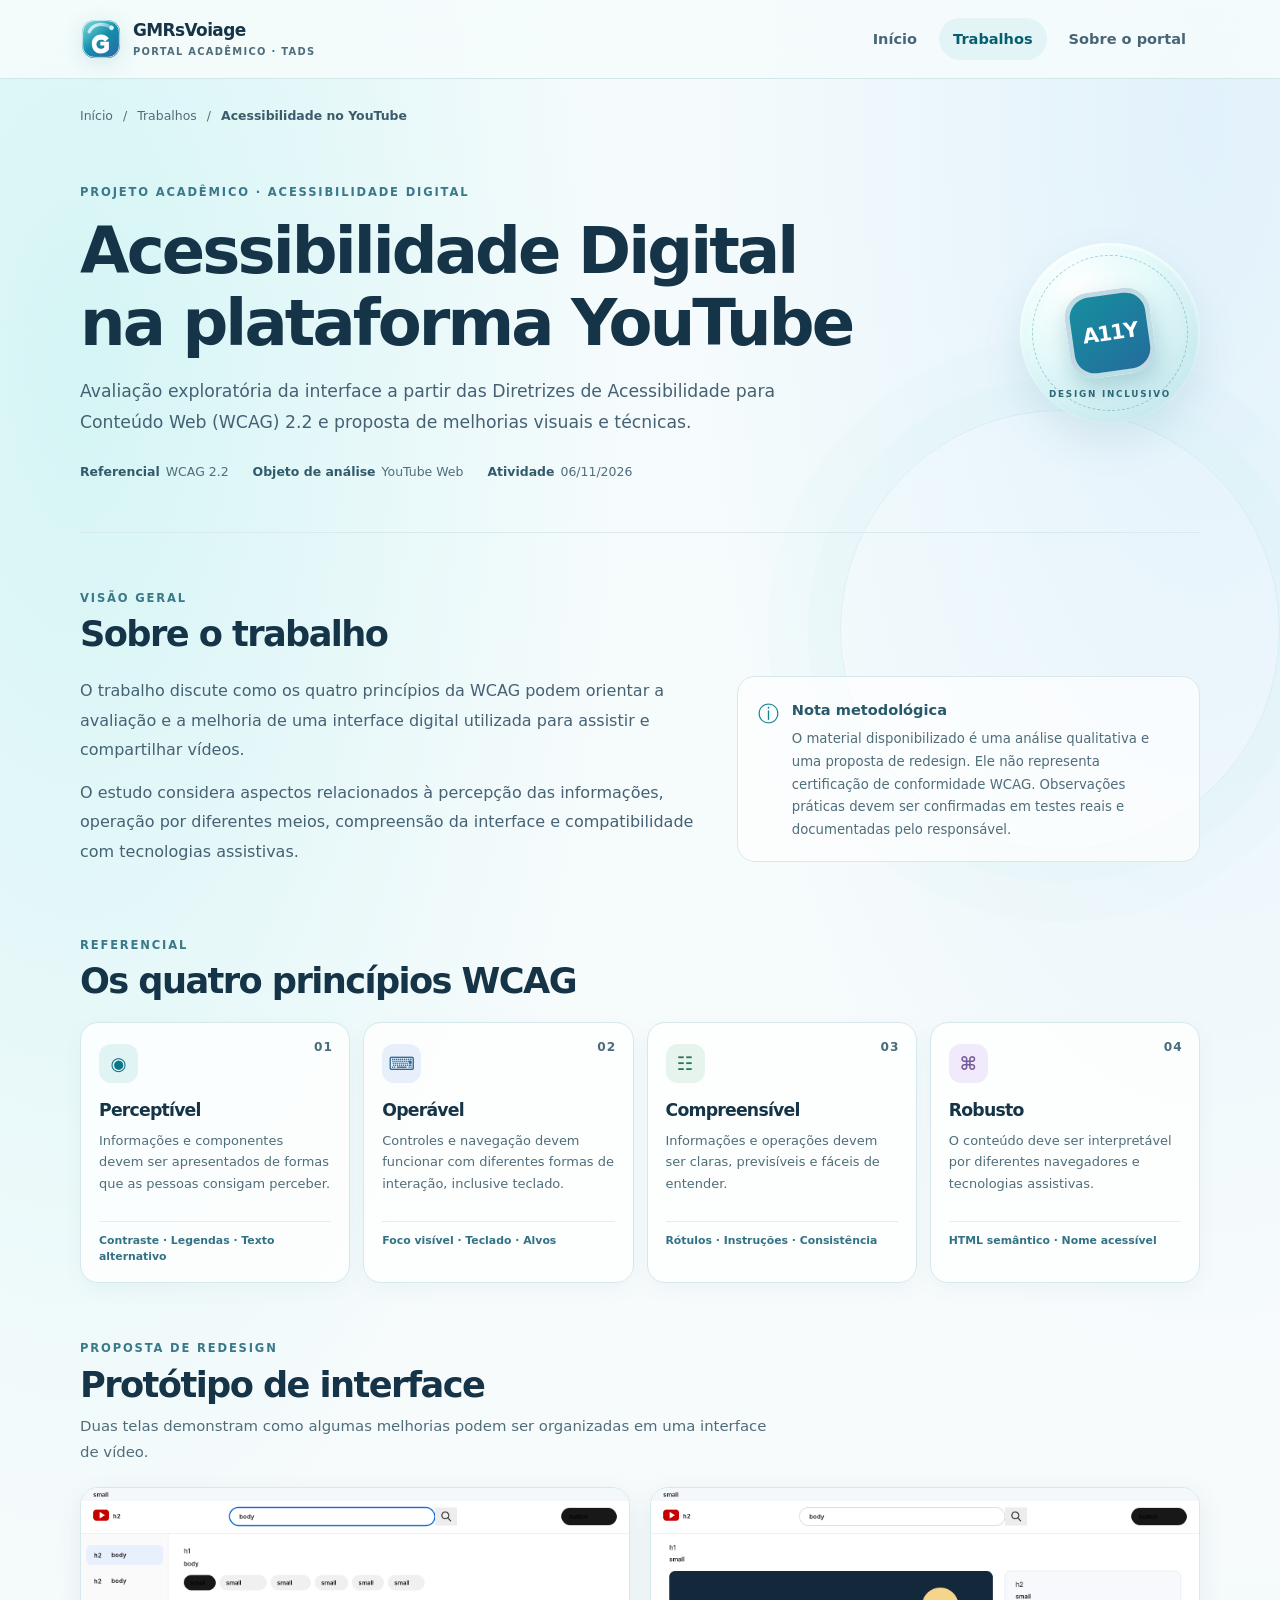
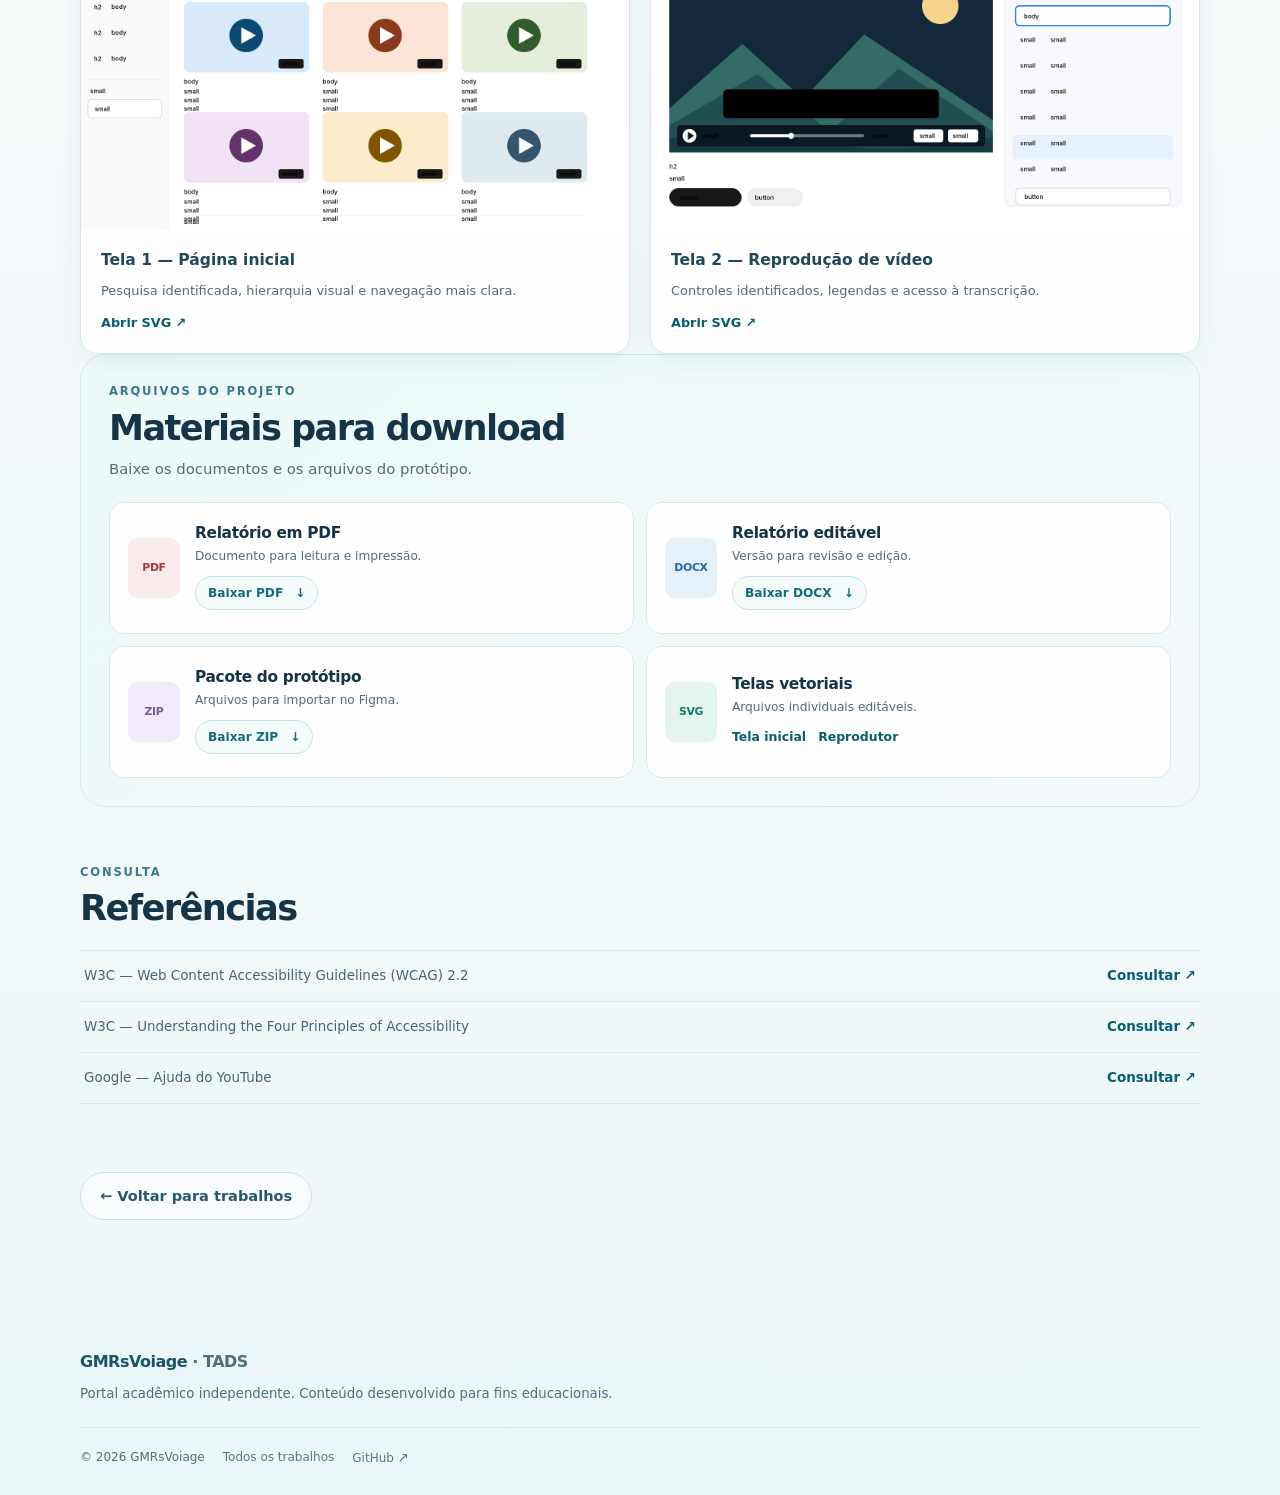
==== trabalhos/acessibilidade-youtube/index.html @ 8b133e55 "site" ====
<!doctype html>
<html lang="pt-BR">
<head>
  <meta charset="utf-8">
  <meta name="viewport" content="width=device-width, initial-scale=1">
  <meta name="theme-color" content="#eaf7f8">
  <meta property="og:type" content="website">
  <meta property="og:site_name" content="GMRsVoiage · Portal Acadêmico TADS">
  <meta name="description" content="Trabalho acadêmico sobre acessibilidade digital na plataforma YouTube, com análise qualitativa dos princípios WCAG 2.2, protótipo e downloads.">
  <title>Acessibilidade Digital no YouTube · GMRsVoiage TADS</title>
  <link rel="icon" href="/assets/img/favicon.svg" type="image/svg+xml">
  <link rel="manifest" href="/manifest.webmanifest">
  <link rel="stylesheet" href="/assets/css/site.css">
  <script src="/assets/js/site.js" defer></script>
</head>
<body>
  <a class="skip-link" href="#conteudo">Pular para o conteúdo</a>
  <div class="ambient ambient-one" aria-hidden="true"></div>
  <header class="site-header"><div class="container header-inner">
    <a class="brand" href="/" aria-label="GMRsVoiage TADS — página inicial"><img src="/assets/img/brand-mark.svg" alt="" width="42" height="42"><span class="brand-copy"><strong>GMRsVoiage</strong><span>PORTAL ACADÊMICO <b>·</b> TADS</span></span></a>
    <button class="menu-toggle" type="button" aria-expanded="false" aria-controls="primary-nav" aria-label="Abrir menu"><span></span><span></span><span></span></button>
    <nav class="primary-nav" id="primary-nav" aria-label="Navegação principal"><a href="/">Início</a><a href="/trabalhos/" aria-current="page">Trabalhos</a><a href="/#sobre">Sobre o portal</a></nav>
  </div></header>

  <main id="conteudo" class="container page-main detail-main">
    <nav class="breadcrumbs" aria-label="Você está aqui"><a href="/">Início</a><span aria-hidden="true">/</span><a href="/trabalhos/">Trabalhos</a><span aria-hidden="true">/</span><span aria-current="page">Acessibilidade no YouTube</span></nav>
    <header class="detail-hero">
      <div class="detail-title-wrap"><p class="eyebrow">PROJETO ACADÊMICO · ACESSIBILIDADE DIGITAL</p><h1>Acessibilidade Digital na plataforma YouTube</h1><p class="detail-lead">Avaliação exploratória da interface a partir das Diretrizes de Acessibilidade para Conteúdo Web (WCAG) 2.2 e proposta de melhorias visuais e técnicas.</p>
        <div class="detail-facts"><span><b>Referencial</b> WCAG 2.2</span><span><b>Objeto de análise</b> YouTube Web</span><span><b>Atividade</b> 06/11/2026</span></div>
      </div>
      <div class="detail-mark" aria-hidden="true"><span class="detail-mark-ring"></span><span class="detail-mark-inner">A11Y</span><span class="detail-mark-caption">DESIGN INCLUSIVO</span></div>
    </header>

    <section class="detail-section" aria-labelledby="about-project-title">
      <div class="section-heading compact-heading"><div><p class="eyebrow">VISÃO GERAL</p><h2 id="about-project-title">Sobre o trabalho</h2></div></div>
      <div class="overview-grid"><div class="overview-copy"><p>O trabalho discute como os quatro princípios da WCAG podem orientar a avaliação e a melhoria de uma interface digital utilizada para assistir e compartilhar vídeos.</p><p>O estudo considera aspectos relacionados à percepção das informações, operação por diferentes meios, compreensão da interface e compatibilidade com tecnologias assistivas.</p></div><div class="overview-note"><span class="note-icon" aria-hidden="true">ⓘ</span><div><strong>Nota metodológica</strong><p>O material disponibilizado é uma análise qualitativa e uma proposta de redesign. Ele não representa certificação de conformidade WCAG. Observações práticas devem ser confirmadas em testes reais e documentadas pelo responsável.</p></div></div></div>
    </section>

    <section class="detail-section" aria-labelledby="wcag-title">
      <div class="section-heading compact-heading"><div><p class="eyebrow">REFERENCIAL</p><h2 id="wcag-title">Os quatro princípios WCAG</h2></div></div>
      <div class="wcag-grid">
        <article class="wcag-card"><span class="wcag-number">01</span><div class="wcag-icon" aria-hidden="true">◉</div><h3>Perceptível</h3><p>Informações e componentes devem ser apresentados de formas que as pessoas consigam perceber.</p><span class="wcag-example">Contraste · Legendas · Texto alternativo</span></article>
        <article class="wcag-card"><span class="wcag-number">02</span><div class="wcag-icon" aria-hidden="true">⌨</div><h3>Operável</h3><p>Controles e navegação devem funcionar com diferentes formas de interação, inclusive teclado.</p><span class="wcag-example">Foco visível · Teclado · Alvos</span></article>
        <article class="wcag-card"><span class="wcag-number">03</span><div class="wcag-icon" aria-hidden="true">☷</div><h3>Compreensível</h3><p>Informações e operações devem ser claras, previsíveis e fáceis de entender.</p><span class="wcag-example">Rótulos · Instruções · Consistência</span></article>
        <article class="wcag-card"><span class="wcag-number">04</span><div class="wcag-icon" aria-hidden="true">⌘</div><h3>Robusto</h3><p>O conteúdo deve ser interpretável por diferentes navegadores e tecnologias assistivas.</p><span class="wcag-example">HTML semântico · Nome acessível</span></article>
      </div>
    </section>

    <section class="detail-section" aria-labelledby="prototype-title">
      <div class="section-heading compact-heading"><div><p class="eyebrow">PROPOSTA DE REDESIGN</p><h2 id="prototype-title">Protótipo de interface</h2><p class="section-intro">Duas telas demonstram como algumas melhorias podem ser organizadas em uma interface de vídeo.</p></div></div>
      <div class="prototype-grid">
        <figure class="prototype-figure"><a href="/arquivos/acessibilidade-youtube/01_homepage_acessivel.svg" target="_blank" rel="noopener"><img src="/assets/img/yt-homepage-preview.png" alt="Protótipo da página inicial com pesquisa identificada, navegação lateral e cartões de vídeos"></a><figcaption><strong>Tela 1 — Página inicial</strong><span>Pesquisa identificada, hierarquia visual e navegação mais clara.</span><a href="/arquivos/acessibilidade-youtube/01_homepage_acessivel.svg" target="_blank" rel="noopener">Abrir SVG <span aria-hidden="true">↗</span></a></figcaption></figure>
        <figure class="prototype-figure"><a href="/arquivos/acessibilidade-youtube/02_reprodutor_acessivel.svg" target="_blank" rel="noopener"><img src="/assets/img/yt-player-preview.png" alt="Protótipo do reprodutor com controles, legendas, configurações e área de transcrição"></a><figcaption><strong>Tela 2 — Reprodução de vídeo</strong><span>Controles identificados, legendas e acesso à transcrição.</span><a href="/arquivos/acessibilidade-youtube/02_reprodutor_acessivel.svg" target="_blank" rel="noopener">Abrir SVG <span aria-hidden="true">↗</span></a></figcaption></figure>
      </div>
    </section>

    <section class="detail-section download-section" aria-labelledby="downloads-title">
      <div class="section-heading compact-heading"><div><p class="eyebrow">ARQUIVOS DO PROJETO</p><h2 id="downloads-title">Materiais para download</h2><p class="section-intro">Baixe os documentos e os arquivos do protótipo.</p></div></div>
      <div class="download-grid">
        <article class="download-card"><span class="file-icon pdf-icon" aria-hidden="true">PDF</span><div class="download-info"><h3>Relatório em PDF</h3><p>Documento para leitura e impressão.</p><a class="button button-download" href="/arquivos/acessibilidade-youtube/Relatorio_Acessibilidade_YouTube_WCAG22.pdf" download>Baixar PDF <span aria-hidden="true">↓</span></a></div></article>
        <article class="download-card"><span class="file-icon doc-icon" aria-hidden="true">DOCX</span><div class="download-info"><h3>Relatório editável</h3><p>Versão para revisão e edição.</p><a class="button button-download" href="/arquivos/acessibilidade-youtube/Relatorio_Acessibilidade_YouTube_WCAG22.docx" download>Baixar DOCX <span aria-hidden="true">↓</span></a></div></article>
        <article class="download-card"><span class="file-icon zip-icon" aria-hidden="true">ZIP</span><div class="download-info"><h3>Pacote do protótipo</h3><p>Arquivos para importar no Figma.</p><a class="button button-download" href="/arquivos/acessibilidade-youtube/Prototipo_YouTube_Acessivel_Figma.zip" download>Baixar ZIP <span aria-hidden="true">↓</span></a></div></article>
        <article class="download-card"><span class="file-icon svg-icon" aria-hidden="true">SVG</span><div class="download-info"><h3>Telas vetoriais</h3><p>Arquivos individuais editáveis.</p><div class="inline-downloads"><a href="/arquivos/acessibilidade-youtube/01_homepage_acessivel.svg" download>Tela inicial</a><a href="/arquivos/acessibilidade-youtube/02_reprodutor_acessivel.svg" download>Reprodutor</a></div></div></article>
      </div>
    </section>

    <section class="detail-section references-section" aria-labelledby="references-title">
      <div class="section-heading compact-heading"><div><p class="eyebrow">CONSULTA</p><h2 id="references-title">Referências</h2></div></div>
      <ul class="reference-list">
        <li><span>W3C — Web Content Accessibility Guidelines (WCAG) 2.2</span><a href="https://www.w3.org/TR/WCAG22/" target="_blank" rel="noopener noreferrer">Consultar <span aria-hidden="true">↗</span></a></li>
        <li><span>W3C — Understanding the Four Principles of Accessibility</span><a href="https://www.w3.org/WAI/WCAG22/Understanding/intro" target="_blank" rel="noopener noreferrer">Consultar <span aria-hidden="true">↗</span></a></li>
        <li><span>Google — Ajuda do YouTube</span><a href="https://support.google.com/youtube/" target="_blank" rel="noopener noreferrer">Consultar <span aria-hidden="true">↗</span></a></li>
      </ul>
    </section>
    <div class="back-row"><a class="button button-quiet" href="/trabalhos/">← Voltar para trabalhos</a></div>
  </main>

  <footer class="site-footer"><div class="container footer-inner"><a class="footer-brand" href="/">GMRsVoiage <span>· TADS</span></a><p>Portal acadêmico independente. Conteúdo desenvolvido para fins educacionais.</p><div class="footer-bottom"><span>© <span data-current-year>2026</span> GMRsVoiage</span><a href="/trabalhos/">Todos os trabalhos</a><a href="https://github.com/gmrsvoiage" target="_blank" rel="noopener noreferrer">GitHub <span class="external-indicator" aria-hidden="true">↗</span></a></div></div></footer>
</body>
</html>
---- assets/css/site.css ----
:root {
  color-scheme: light;
  --ink: #153448;
  --ink-soft: #456174;
  --muted: #4f6d7a;
  --surface: rgba(255, 255, 255, .84);
  --surface-solid: #ffffff;
  --surface-soft: #f2fafb;
  --line: #d8e9ed;
  --aqua: #087f91;
  --aqua-dark: #075e70;
  --aqua-light: #d9f4f4;
  --blue: #2468a4;
  --green: #25836b;
  --shadow: 0 18px 52px rgba(31, 87, 105, .10);
  --shadow-soft: 0 8px 26px rgba(31, 87, 105, .08);
  --radius-lg: 26px;
  --radius-md: 18px;
  --radius-sm: 12px;
  --content: 1120px;
}

* { box-sizing: border-box; }
html { overflow-x: clip; scroll-behavior: smooth; scroll-padding-top: 100px; }
body {
  margin: 0;
  min-width: 320px;
  overflow-x: clip;
  color: var(--ink);
  background:
    radial-gradient(ellipse at 6% 12%, rgba(174, 237, 237, .45), transparent 34rem),
    radial-gradient(ellipse at 94% 4%, rgba(194, 226, 250, .38), transparent 32rem),
    linear-gradient(180deg, #f5fbfc 0%, #f7fbfc 44%, #edf7f8 100%);
  font-family: Inter, ui-sans-serif, system-ui, -apple-system, BlinkMacSystemFont, "Segoe UI", sans-serif;
  font-size: 16px;
  line-height: 1.65;
  -webkit-font-smoothing: antialiased;
}
img { display: block; max-width: 100%; }
a { color: var(--aqua-dark); text-underline-offset: .2em; }
a:hover { color: #034959; }
button, input { font: inherit; }
button, a { -webkit-tap-highlight-color: transparent; }
:focus-visible { outline: 3px solid #bd5c15; outline-offset: 4px; border-radius: 5px; }
::selection { color: #0d3544; background: #bceced; }

.container { width: min(var(--content), calc(100% - 48px)); margin-inline: auto; }
.visually-hidden { position: absolute !important; width: 1px; height: 1px; padding: 0; margin: -1px; overflow: hidden; clip: rect(0,0,0,0); white-space: nowrap; border: 0; }
.skip-link { position: fixed; z-index: 1000; left: 16px; top: 12px; padding: 10px 16px; color: #fff; background: #103d50; border-radius: 9px; transform: translateY(-160%); transition: transform .18s ease; }
.skip-link:focus { transform: translateY(0); color: #fff; }
.ambient { position: absolute; z-index: -1; pointer-events: none; border: 1px solid rgba(83, 177, 190, .13); border-radius: 50%; }
.ambient-one { width: 440px; height: 440px; top: 410px; right: 0; box-shadow: 0 0 0 32px rgba(136, 216, 222, .04), 0 0 0 72px rgba(136, 216, 222, .03); }
.ambient-two { width: 240px; height: 240px; top: 1260px; left: -170px; box-shadow: 0 0 0 24px rgba(136, 216, 222, .04); }

.site-header { position: sticky; z-index: 100; top: 0; border-bottom: 1px solid rgba(198, 224, 229, .75); background: rgba(246, 252, 252, .86); backdrop-filter: blur(18px); -webkit-backdrop-filter: blur(18px); }
.header-inner { min-height: 78px; display: flex; align-items: center; justify-content: space-between; gap: 28px; }
.brand { display: inline-flex; align-items: center; gap: 11px; color: var(--ink); text-decoration: none; }
.brand:hover { color: var(--ink); }
.brand img { filter: drop-shadow(0 5px 10px rgba(20, 118, 139, .14)); }
.brand-copy { display: grid; gap: 0; line-height: 1.2; }
.brand-copy strong { font-size: 1.06rem; font-weight: 820; letter-spacing: -.035em; }
.brand-copy > span { margin-top: 5px; color: #4f6d7a; font-size: .62rem; font-weight: 750; letter-spacing: .13em; }
.brand-copy b { color: var(--aqua); }
.primary-nav { display: flex; align-items: center; gap: 8px; }
.primary-nav a { display: inline-flex; align-items: center; min-height: 42px; padding: 8px 14px; color: #496678; border-radius: 999px; font-size: .91rem; font-weight: 650; text-decoration: none; transition: background .18s ease, color .18s ease; }
.primary-nav a:hover, .primary-nav a[aria-current="page"] { color: #075e70; background: #e2f4f5; }
.menu-toggle { display: none; width: 44px; height: 44px; padding: 11px; border: 1px solid var(--line); border-radius: 12px; background: #fff; cursor: pointer; }
.menu-toggle span { display: block; width: 19px; height: 2px; margin: 4px auto; border-radius: 4px; background: var(--ink); }

.hero { position: relative; display: grid; grid-template-columns: 1.06fr .94fr; align-items: center; gap: 32px; min-height: 545px; padding-block: 65px 75px; }
.hero-copy { position: relative; z-index: 2; max-width: 590px; }
.eyebrow { display: flex; align-items: center; gap: 9px; margin: 0 0 15px; color: #397989; font-size: .72rem; font-weight: 820; letter-spacing: .16em; line-height: 1.4; }
.eyebrow-dot { width: 8px; height: 8px; border-radius: 50%; background: #36a9a8; box-shadow: 0 0 0 5px rgba(54, 169, 168, .12); }
h1, h2, h3, p { margin-top: 0; }
h1, h2, h3 { line-height: 1.13; letter-spacing: -.045em; }
.hero h1 { max-width: 620px; margin-bottom: 23px; font-size: clamp(3.1rem, 6vw, 5.5rem); font-weight: 850; }
.text-gradient { color: #087e91; background: linear-gradient(105deg, #087e91 10%, #259aa2 55%, #4789bd 100%); -webkit-background-clip: text; background-clip: text; -webkit-text-fill-color: transparent; }
.hero-lead { max-width: 550px; margin-bottom: 29px; color: var(--ink-soft); font-size: 1.13rem; line-height: 1.8; }
.hero-actions { display: flex; flex-wrap: wrap; gap: 12px; }
.button { display: inline-flex; align-items: center; justify-content: center; gap: 12px; min-height: 48px; padding: 11px 19px; border: 1px solid transparent; border-radius: 999px; font-size: .91rem; font-weight: 760; text-decoration: none; transition: transform .18s ease, box-shadow .18s ease, background .18s ease; }
.button:hover { transform: translateY(-2px); }
.button-primary { color: #fff; background: linear-gradient(135deg, #087b8d, #176f9b); box-shadow: 0 9px 20px rgba(8, 111, 137, .20); }
.button-primary:hover { color: #fff; background: linear-gradient(135deg, #056777, #135b83); box-shadow: 0 12px 24px rgba(8, 111, 137, .25); }
.button-quiet { color: #28596b; border-color: #cde2e7; background: rgba(255,255,255,.62); }
.button-quiet:hover { color: #0d5366; background: #fff; }
.hero-note { display: flex; align-items: center; gap: 9px; margin-top: 30px; color: #4f6d7a; font-size: .83rem; }
.note-icon { color: #2c9b9e; font-size: 1.15rem; }

.hero-art { position: relative; display: grid; place-items: center; min-height: 390px; isolation: isolate; }
.art-orbit { position: absolute; border: 1px solid rgba(58, 159, 177, .20); border-radius: 50%; }
.orbit-large { width: 360px; height: 360px; box-shadow: 0 0 0 22px rgba(94, 193, 204, .035), 0 0 0 49px rgba(94, 193, 204, .025); }
.orbit-small { width: 255px; height: 255px; border-style: dashed; border-color: rgba(48, 147, 171, .24); }
.art-glass-card { position: absolute; border: 1px solid rgba(255,255,255,.85); border-radius: 23px; background: linear-gradient(135deg, rgba(255,255,255,.88), rgba(225,247,248,.68)); box-shadow: 0 26px 55px rgba(25, 101, 124, .15), inset 0 1px 0 #fff; backdrop-filter: blur(12px); }
.glass-back { width: 260px; height: 150px; top: 72px; right: 0; padding: 29px; transform: rotate(9deg); opacity: .72; }
.glass-line { display: block; width: 100%; height: 8px; margin-bottom: 13px; border-radius: 99px; background: linear-gradient(90deg, #b5e6e9, #e2f4f3); }
.glass-line.line-short { width: 43%; background: linear-gradient(90deg, #7bcbd3, #b8e5e8); }
.glass-line.line-mid { width: 70%; }
.glass-front { position: relative; z-index: 2; width: min(310px, 84%); min-height: 250px; padding: 20px 23px 23px; transform: rotate(-5deg); }
.art-card-top { display: flex; align-items: center; gap: 5px; }
.art-dot { width: 7px; height: 7px; border-radius: 50%; background: #83cdd0; }
.art-dot:nth-child(2) { background: #a6dce0; }
.art-dot:nth-child(3) { background: #c7e8e8; }
.art-chip { margin-left: auto; padding: 5px 9px; color: #1e7586; border: 1px solid #cbeaed; border-radius: 99px; background: rgba(235,251,251,.9); font-size: .61rem; font-weight: 850; letter-spacing: .12em; }
.art-window-icon { display: grid; grid-template-columns: repeat(2, 23px); gap: 5px; width: 58px; height: 58px; place-content: center; margin-top: 29px; border-radius: 15px; background: linear-gradient(145deg, #c8f1f0, #e8f8f7); box-shadow: inset 0 1px 3px rgba(255,255,255,.9); }
.art-window-icon span { width: 22px; height: 17px; border: 1px solid #70bdc6; border-radius: 5px; background: linear-gradient(135deg, #fff, #b5e6e7); }
.art-card-title { margin-top: 19px; color: #19465a; font-size: 1.21rem; font-weight: 830; letter-spacing: -.04em; }
.art-card-subtitle { margin-top: 4px; color: #4f6d7a; font-size: .73rem; }
.art-progress { height: 6px; margin-top: 18px; overflow: hidden; border-radius: 99px; background: #d9eff0; }
.art-progress span { display: block; width: 74%; height: 100%; border-radius: inherit; background: linear-gradient(90deg, #48b5b8, #4e9dc1); }
.bubble { position: absolute; z-index: 3; display: block; border: 1px solid rgba(255,255,255,.95); border-radius: 50%; background: radial-gradient(circle at 32% 25%, #fff 0 8%, rgba(255,255,255,.84) 9% 20%, rgba(116, 217, 222, .36) 68%, rgba(92, 172, 206, .18) 100%); box-shadow: 0 12px 30px rgba(54, 154, 178, .12), inset -5px -7px 14px rgba(66, 155, 181, .10); }
.bubble-a { width: 48px; height: 48px; left: 13%; top: 66px; }
.bubble-b { width: 25px; height: 25px; right: 9%; bottom: 82px; }
.bubble-c { width: 15px; height: 15px; left: 20%; bottom: 60px; }
.art-caption { position: absolute; z-index: 4; right: 0; bottom: 24px; display: flex; align-items: center; gap: 8px; padding: 9px 14px; color: #457382; border: 1px solid rgba(255,255,255,.9); border-radius: 99px; background: rgba(255,255,255,.73); box-shadow: var(--shadow-soft); font-size: .72rem; font-weight: 700; backdrop-filter: blur(12px); }
.caption-spark { color: #2198a0; font-size: 1.05rem; }

.section-block { padding-block: 37px 86px; }
.section-heading { display: flex; align-items: end; justify-content: space-between; gap: 20px; margin-bottom: 25px; }
.section-heading .eyebrow { margin-bottom: 8px; }
.section-heading h2 { margin-bottom: 0; font-size: clamp(1.8rem, 3vw, 2.45rem); }
.text-link, .card-link { display: inline-flex; align-items: center; gap: 8px; color: #087488; font-size: .89rem; font-weight: 760; text-decoration: none; }
.text-link:hover, .card-link:hover { color: #034959; text-decoration: underline; }
.project-card { display: grid; grid-template-columns: .94fr 1.06fr; overflow: hidden; border: 1px solid rgba(201, 225, 230, .92); border-radius: var(--radius-lg); background: rgba(255,255,255,.89); box-shadow: var(--shadow); }
.project-image-link { position: relative; display: block; min-height: 290px; overflow: hidden; background: linear-gradient(140deg, #e2f5f6, #d8eaf4); }
.project-image { width: 100%; height: 100%; min-height: 290px; object-fit: cover; object-position: center; transition: transform .35s ease; }
.project-image-link:hover .project-image { transform: scale(1.035); }
.image-label { position: absolute; left: 18px; bottom: 18px; padding: 7px 11px; color: #15546a; border: 1px solid rgba(255,255,255,.8); border-radius: 999px; background: rgba(255,255,255,.9); box-shadow: 0 4px 12px rgba(24, 84, 105, .10); font-size: .62rem; font-weight: 850; letter-spacing: .1em; }
.project-content { display: flex; flex-direction: column; align-items: flex-start; justify-content: center; padding: clamp(25px, 4vw, 43px); }
.project-meta { display: flex; flex-wrap: wrap; align-items: center; gap: 8px; margin-bottom: 14px; color: #4f6d7a; font-size: .75rem; font-weight: 700; }
.status-dot { width: 8px; height: 8px; border-radius: 50%; background: #299678; box-shadow: 0 0 0 4px #e2f4ed; }
.meta-separator { color: #9eb4bd; }
.project-content h3, .project-content h2 { margin-bottom: 13px; font-size: clamp(1.42rem, 2.3vw, 1.95rem); }
.project-content h3 a, .project-content h2 a { color: var(--ink); text-decoration: none; }
.project-content h3 a:hover, .project-content h2 a:hover { color: var(--aqua-dark); text-decoration: underline; }
.project-content p { max-width: 570px; margin-bottom: 19px; color: var(--ink-soft); font-size: .96rem; line-height: 1.75; }
.tag-list { display: flex; flex-wrap: wrap; gap: 8px; margin-bottom: 22px; }
.tag-list span { padding: 6px 10px; color: #38697a; border: 1px solid #d8ecee; border-radius: 999px; background: #f1f9fa; font-size: .72rem; font-weight: 700; }
.future-strip { display: flex; align-items: center; gap: 14px; margin-top: 18px; padding: 17px 21px; border: 1px dashed #b9d9df; border-radius: var(--radius-md); background: rgba(233, 247, 248, .62); }
.future-strip p { margin: 0; color: #4f6d7a; font-size: .86rem; }
.future-strip strong { color: #24566a; }
.future-icon { display: grid; flex: 0 0 34px; width: 34px; height: 34px; place-items: center; color: #117d8e; border-radius: 11px; background: #d8f0f1; font-size: 1.2rem; font-weight: 600; }

.about-section { padding-block: 75px 82px; border-top: 1px solid rgba(203, 227, 232, .7); border-bottom: 1px solid rgba(203, 227, 232, .7); background: linear-gradient(120deg, rgba(231, 247, 248, .70), rgba(238, 247, 251, .66)); }
.about-grid { display: grid; grid-template-columns: .86fr 1.14fr; align-items: center; gap: 70px; }
.about-grid h2 { max-width: 430px; margin-bottom: 18px; font-size: clamp(1.9rem, 3.1vw, 2.65rem); }
.about-lead { max-width: 460px; margin-bottom: 0; color: var(--ink-soft); line-height: 1.8; }
.principle-grid { display: grid; grid-template-columns: repeat(3, 1fr); gap: 13px; }
.principle-card { min-height: 185px; padding: 19px 16px; border: 1px solid rgba(208, 230, 234, .95); border-radius: 17px; background: rgba(255,255,255,.73); box-shadow: 0 8px 24px rgba(36, 101, 118, .045); }
.principle-icon { display: grid; width: 36px; height: 36px; place-items: center; margin-bottom: 15px; border-radius: 11px; font-size: 1.1rem; font-weight: 800; }
.icon-aqua { color: #067181; background: #d9f2f2; }
.icon-blue { color: #245e91; background: #e0ecf8; }
.icon-green { color: #24755f; background: #e0f3e9; }
.principle-card h3 { margin-bottom: 8px; font-size: 1rem; letter-spacing: -.025em; }
.principle-card p { margin: 0; color: #4f6d7a; font-size: .79rem; line-height: 1.6; }

.site-footer { padding-block: 34px 26px; background: rgba(236, 247, 248, .7); }
.footer-inner > p { margin: 8px 0 22px; color: #4f6d7a; font-size: .83rem; }
.footer-brand { color: #1d5366; font-size: 1rem; font-weight: 850; letter-spacing: -.03em; text-decoration: none; }
.footer-brand span { color: #4f6d7a; font-weight: 600; }
.footer-bottom { display: flex; flex-wrap: wrap; align-items: center; gap: 18px; padding-top: 18px; border-top: 1px solid #d4e7ea; color: #526f7b; font-size: .75rem; }
.footer-bottom a { color: #557886; text-decoration: none; }
.footer-bottom a:hover { color: #075e70; text-decoration: underline; }
.external-indicator { font-size: .85rem; }

/* Inner pages */
.page-main { min-height: 65vh; padding-block: 27px 85px; }
.breadcrumbs { display: flex; flex-wrap: wrap; align-items: center; gap: 10px; margin-bottom: 37px; color: #526f7b; font-size: .78rem; }
.breadcrumbs a { color: #4f6d7a; text-decoration: none; }
.breadcrumbs a:hover { color: var(--aqua-dark); text-decoration: underline; }
.breadcrumbs [aria-current="page"] { color: #3c5c6b; font-weight: 700; }
.page-heading { max-width: 720px; margin-bottom: 37px; }
.page-heading h1 { margin-bottom: 13px; font-size: clamp(2.5rem, 5vw, 4rem); }
.page-heading > p:last-child { max-width: 660px; margin-bottom: 0; color: var(--ink-soft); font-size: 1.05rem; line-height: 1.8; }
.work-tools { display: flex; align-items: center; justify-content: space-between; gap: 20px; margin-bottom: 17px; }
.search-wrap { position: relative; display: block; width: min(100%, 440px); }
.search-icon { position: absolute; top: 50%; left: 15px; color: #4f6d7a; font-size: 1.65rem; line-height: 1; transform: translateY(-54%); pointer-events: none; }
.search-wrap input { width: 100%; min-height: 49px; padding: 10px 16px 10px 45px; color: var(--ink); border: 1px solid #cfe2e6; border-radius: 999px; background: rgba(255,255,255,.88); box-shadow: 0 5px 16px rgba(35, 91, 109, .045); }
.search-wrap input::placeholder { color: #4f6d7a; }
.results-count { margin: 0; color: #4f6d7a; font-size: .8rem; }
.project-list { display: grid; gap: 16px; }
.list-card { grid-template-columns: 340px 1fr; }
.list-card .project-image-link, .list-card .project-image { min-height: 280px; }
.list-card .project-content { padding: 30px 35px; }
.list-card .project-content h2 { font-size: 1.55rem; }
.empty-state { padding: 48px 20px; text-align: center; border: 1px dashed #bfdce1; border-radius: var(--radius-md); background: rgba(255,255,255,.65); }
.empty-state > span { display: inline-grid; width: 48px; height: 48px; place-items: center; margin-bottom: 13px; color: #237d8b; border-radius: 50%; background: #e0f4f4; font-size: 1.8rem; }
.empty-state h2 { margin-bottom: 7px; font-size: 1.3rem; }
.empty-state p { margin: 0; color: var(--muted); }
.add-more-note { display: flex; gap: 14px; margin-top: 24px; padding: 20px; border: 1px solid #d2e9eb; border-radius: var(--radius-md); background: rgba(239, 250, 250, .8); }
.add-more-note > span { color: #168c98; font-size: 1.4rem; }
.add-more-note strong { color: #295a6a; }
.add-more-note p { margin: 3px 0 0; color: #4f6d7a; font-size: .84rem; }

.detail-main { padding-bottom: 95px; }
.detail-hero { display: flex; align-items: center; justify-content: space-between; gap: 38px; padding: 20px 0 50px; border-bottom: 1px solid #d9e9ec; }
.detail-title-wrap { max-width: 790px; }
.detail-title-wrap h1 { max-width: 800px; margin-bottom: 17px; font-size: clamp(2.55rem, 5vw, 4.25rem); }
.detail-lead { max-width: 740px; margin-bottom: 23px; color: var(--ink-soft); font-size: 1.08rem; line-height: 1.8; }
.detail-facts { display: flex; flex-wrap: wrap; gap: 10px 24px; color: #4f6d7a; font-size: .78rem; }
.detail-facts span { display: inline-flex; gap: 6px; }
.detail-facts b { color: #315b6b; }
.detail-mark { position: relative; display: grid; flex: 0 0 180px; width: 180px; height: 180px; place-items: center; border-radius: 50%; background: radial-gradient(circle at 32% 26%, #fff 0, #e5fafa 40%, #ccecf0 72%, #b8dfe9 100%); box-shadow: 0 18px 40px rgba(39, 125, 147, .12), inset 0 2px 4px rgba(255,255,255,.95); }
.detail-mark-ring { position: absolute; inset: 12px; border: 1px dashed rgba(17, 124, 145, .35); border-radius: 50%; }
.detail-mark-inner { display: grid; width: 86px; height: 86px; place-items: center; color: #fff; border: 5px solid rgba(255,255,255,.72); border-radius: 25px; background: linear-gradient(145deg, #168f9f, #246c9c); box-shadow: 0 10px 22px rgba(13, 102, 129, .25); font-size: 1.3rem; font-weight: 900; letter-spacing: -.06em; transform: rotate(-8deg); }
.detail-mark-caption { position: absolute; bottom: 21px; color: #2d6878; font-size: .55rem; font-weight: 850; letter-spacing: .2em; }
.detail-section { padding-top: 57px; }
.compact-heading { margin-bottom: 22px; }
.compact-heading h2 { font-size: clamp(1.65rem, 3vw, 2.2rem); }
.section-intro { max-width: 700px; margin: 10px 0 0; color: #4f6d7a; font-size: .93rem; line-height: 1.7; }
.overview-grid { display: grid; grid-template-columns: 1.15fr .85fr; gap: 30px; align-items: start; }
.overview-copy p { margin-bottom: 13px; color: var(--ink-soft); line-height: 1.85; }
.overview-note { display: flex; gap: 13px; padding: 20px; border: 1px solid #d7e9eb; border-radius: var(--radius-md); background: rgba(255,255,255,.72); }
.overview-note > span { color: #13818e; font-size: 1.3rem; }
.overview-note strong { color: #27596a; font-size: .91rem; }
.overview-note p { margin: 5px 0 0; color: #4f6d7a; font-size: .83rem; line-height: 1.7; }
.wcag-grid { display: grid; grid-template-columns: repeat(4, 1fr); gap: 13px; }
.wcag-card { position: relative; min-height: 238px; padding: 21px 18px 18px; overflow: hidden; border: 1px solid #d5e8eb; border-radius: var(--radius-md); background: rgba(255,255,255,.82); box-shadow: 0 7px 22px rgba(30, 94, 112, .045); }
.wcag-number { position: absolute; top: 14px; right: 16px; color: #496d79; font-size: .76rem; font-weight: 850; letter-spacing: .1em; }
.wcag-icon { display: grid; width: 39px; height: 39px; place-items: center; margin-bottom: 18px; color: #0f7487; border-radius: 12px; background: #e1f4f4; font-size: 1.15rem; font-weight: 800; }
.wcag-card:nth-child(2) .wcag-icon { color: #2e6797; background: #e7f0fa; }
.wcag-card:nth-child(3) .wcag-icon { color: #26755f; background: #e6f4ed; }
.wcag-card:nth-child(4) .wcag-icon { color: #745b9c; background: #f0eafa; }
.wcag-card h3 { margin-bottom: 9px; font-size: 1.08rem; }
.wcag-card p { min-height: 76px; margin-bottom: 15px; color: #4f6d7a; font-size: .81rem; line-height: 1.65; }
.wcag-example { display: block; padding-top: 11px; color: #327285; border-top: 1px solid #e2eef0; font-size: .68rem; font-weight: 750; line-height: 1.45; }
.prototype-grid { display: grid; grid-template-columns: repeat(2, 1fr); gap: 20px; }
.prototype-figure { margin: 0; overflow: hidden; border: 1px solid #d5e8eb; border-radius: var(--radius-md); background: rgba(255,255,255,.88); box-shadow: var(--shadow-soft); }
.prototype-figure > a:first-child { display: block; overflow: hidden; background: #eaf4f6; }
.prototype-figure img { width: 100%; aspect-ratio: 1.6; object-fit: cover; transition: transform .28s ease; }
.prototype-figure > a:first-child:hover img { transform: scale(1.025); }
.prototype-figure figcaption { display: grid; gap: 6px; padding: 18px 20px 20px; }
.prototype-figure figcaption strong { color: #20495b; font-size: .97rem; }
.prototype-figure figcaption > span { color: #4f6d7a; font-size: .81rem; }
.prototype-figure figcaption > a { width: fit-content; margin-top: 5px; font-size: .8rem; font-weight: 750; text-decoration: none; }
.prototype-figure figcaption > a:hover { text-decoration: underline; }
.download-section { padding: 28px; border: 1px solid #d5e8eb; border-radius: var(--radius-lg); background: linear-gradient(145deg, rgba(235, 249, 249, .84), rgba(244, 249, 252, .88)); }
.download-section .section-heading { margin-bottom: 19px; }
.download-grid { display: grid; grid-template-columns: repeat(2, 1fr); gap: 12px; }
.download-card { display: flex; align-items: center; gap: 15px; min-height: 132px; padding: 18px; border: 1px solid #d9e9ec; border-radius: 15px; background: rgba(255,255,255,.92); }
.file-icon { display: grid; flex: 0 0 52px; width: 52px; height: 60px; place-items: center; border-radius: 10px; font-size: .68rem; font-weight: 900; letter-spacing: -.03em; }
.pdf-icon { color: #a83d3d; background: #fbeaea; }
.doc-icon { color: #2468a4; background: #e6f0fb; }
.zip-icon { color: #775a9b; background: #f0eafa; }
.svg-icon { color: #187968; background: #e3f5ee; }
.download-info { min-width: 0; }
.download-info h3 { margin-bottom: 4px; font-size: .96rem; letter-spacing: -.02em; }
.download-info p { margin-bottom: 10px; color: #4f6d7a; font-size: .76rem; }
.button-download { min-height: 34px; padding: 6px 12px; color: #126c7c; border: 1px solid #c9e3e7; background: #f3fbfb; font-size: .76rem; }
.button-download:hover { color: #064e5d; background: #e5f5f6; }
.inline-downloads { display: flex; flex-wrap: wrap; gap: 12px; }
.inline-downloads a { font-size: .78rem; font-weight: 760; text-decoration: none; }
.inline-downloads a:hover { text-decoration: underline; }
.references-section { padding-bottom: 35px; }
.reference-list { margin: 0; padding: 0; list-style: none; border-top: 1px solid #d9e9ec; }
.reference-list li { display: flex; align-items: center; justify-content: space-between; gap: 18px; padding: 14px 4px; border-bottom: 1px solid #d9e9ec; color: #456575; font-size: .84rem; }
.reference-list a { flex: 0 0 auto; font-weight: 760; text-decoration: none; }
.reference-list a:hover { text-decoration: underline; }
.back-row { margin-top: 33px; }

@media (max-width: 900px) {
  .hero { min-height: 480px; gap: 10px; }
  .hero-art { transform: scale(.9); }
  .project-card { grid-template-columns: .9fr 1.1fr; }
  .about-grid { grid-template-columns: 1fr; gap: 35px; }
  .about-grid h2, .about-lead { max-width: 700px; }
  .wcag-grid { grid-template-columns: repeat(2, 1fr); }
  .wcag-card { min-height: 215px; }
  .wcag-card p { min-height: 54px; }
}
@media (max-width: 700px) {
  .container { width: min(var(--content), calc(100% - 34px)); }
  .header-inner { min-height: 70px; }
  .menu-toggle { display: block; }
  .primary-nav { position: absolute; top: calc(100% + 1px); left: 0; right: 0; display: none; flex-direction: column; align-items: stretch; gap: 3px; padding: 12px 17px 16px; border-bottom: 1px solid #d3e7ea; background: rgba(248,253,253,.98); box-shadow: 0 14px 24px rgba(30, 85, 102, .10); }
  .primary-nav.is-open { display: flex; }
  .primary-nav a { justify-content: flex-start; padding-inline: 14px; }
  .hero { grid-template-columns: 1fr; gap: 0; min-height: 0; padding-block: 55px 45px; }
  .hero-copy { max-width: none; }
  .hero h1 { max-width: 540px; font-size: clamp(3rem, 13vw, 4.5rem); }
  .hero-lead { font-size: 1.02rem; }
  .hero-art { min-height: 300px; margin-top: 8px; transform: scale(.82); transform-origin: center top; }
  .section-block { padding-block: 22px 60px; }
  .section-heading { align-items: flex-start; }
  .section-heading > .text-link { margin-top: 24px; white-space: nowrap; }
  .project-card, .list-card { grid-template-columns: 1fr; }
  .project-image-link, .project-image, .list-card .project-image-link, .list-card .project-image { min-height: 220px; max-height: 280px; }
  .project-content, .list-card .project-content { padding: 25px 23px 27px; }
  .about-section { padding-block: 58px; }
  .principle-grid { grid-template-columns: 1fr; }
  .principle-card { min-height: 0; }
  .principle-card p { max-width: 360px; }
  .footer-bottom { gap: 12px 18px; }
  .page-main { padding-top: 23px; }
  .breadcrumbs { margin-bottom: 28px; }
  .page-heading { margin-bottom: 28px; }
  .work-tools { align-items: stretch; flex-direction: column; gap: 10px; }
  .search-wrap { width: 100%; }
  .results-count { text-align: right; }
  .detail-hero { align-items: flex-start; padding-top: 4px; }
  .detail-mark { display: none; }
  .detail-facts { flex-direction: column; gap: 7px; }
  .overview-grid { grid-template-columns: 1fr; gap: 13px; }
  .prototype-grid { grid-template-columns: 1fr; }
  .download-section { padding: 21px 15px; }
  .download-grid { grid-template-columns: 1fr; }
}
@media (max-width: 440px) {
  .brand-copy strong { font-size: .98rem; }
  .brand-copy > span { font-size: .55rem; }
  .brand img { width: 38px; height: 38px; }
  .hero-actions { align-items: stretch; flex-direction: column; }
  .hero-actions .button { width: 100%; }
  .hero-art { margin-inline: -25px; transform: scale(.72); min-height: 265px; }
  .section-heading { display: block; }
  .section-heading > .text-link { margin-top: 13px; }
  .wcag-grid { grid-template-columns: 1fr; }
  .wcag-card { min-height: 0; }
  .wcag-card p { min-height: 0; }
  .reference-list li { align-items: flex-start; flex-direction: column; gap: 4px; }
  .download-card { align-items: flex-start; gap: 12px; padding: 15px; }
  .file-icon { flex-basis: 44px; width: 44px; height: 52px; font-size: .61rem; }
}
@media (prefers-reduced-motion: reduce) {
  html { scroll-behavior: auto; }
  *, *::before, *::after { animation-duration: .01ms !important; animation-iteration-count: 1 !important; transition-duration: .01ms !important; scroll-behavior: auto !important; }
}
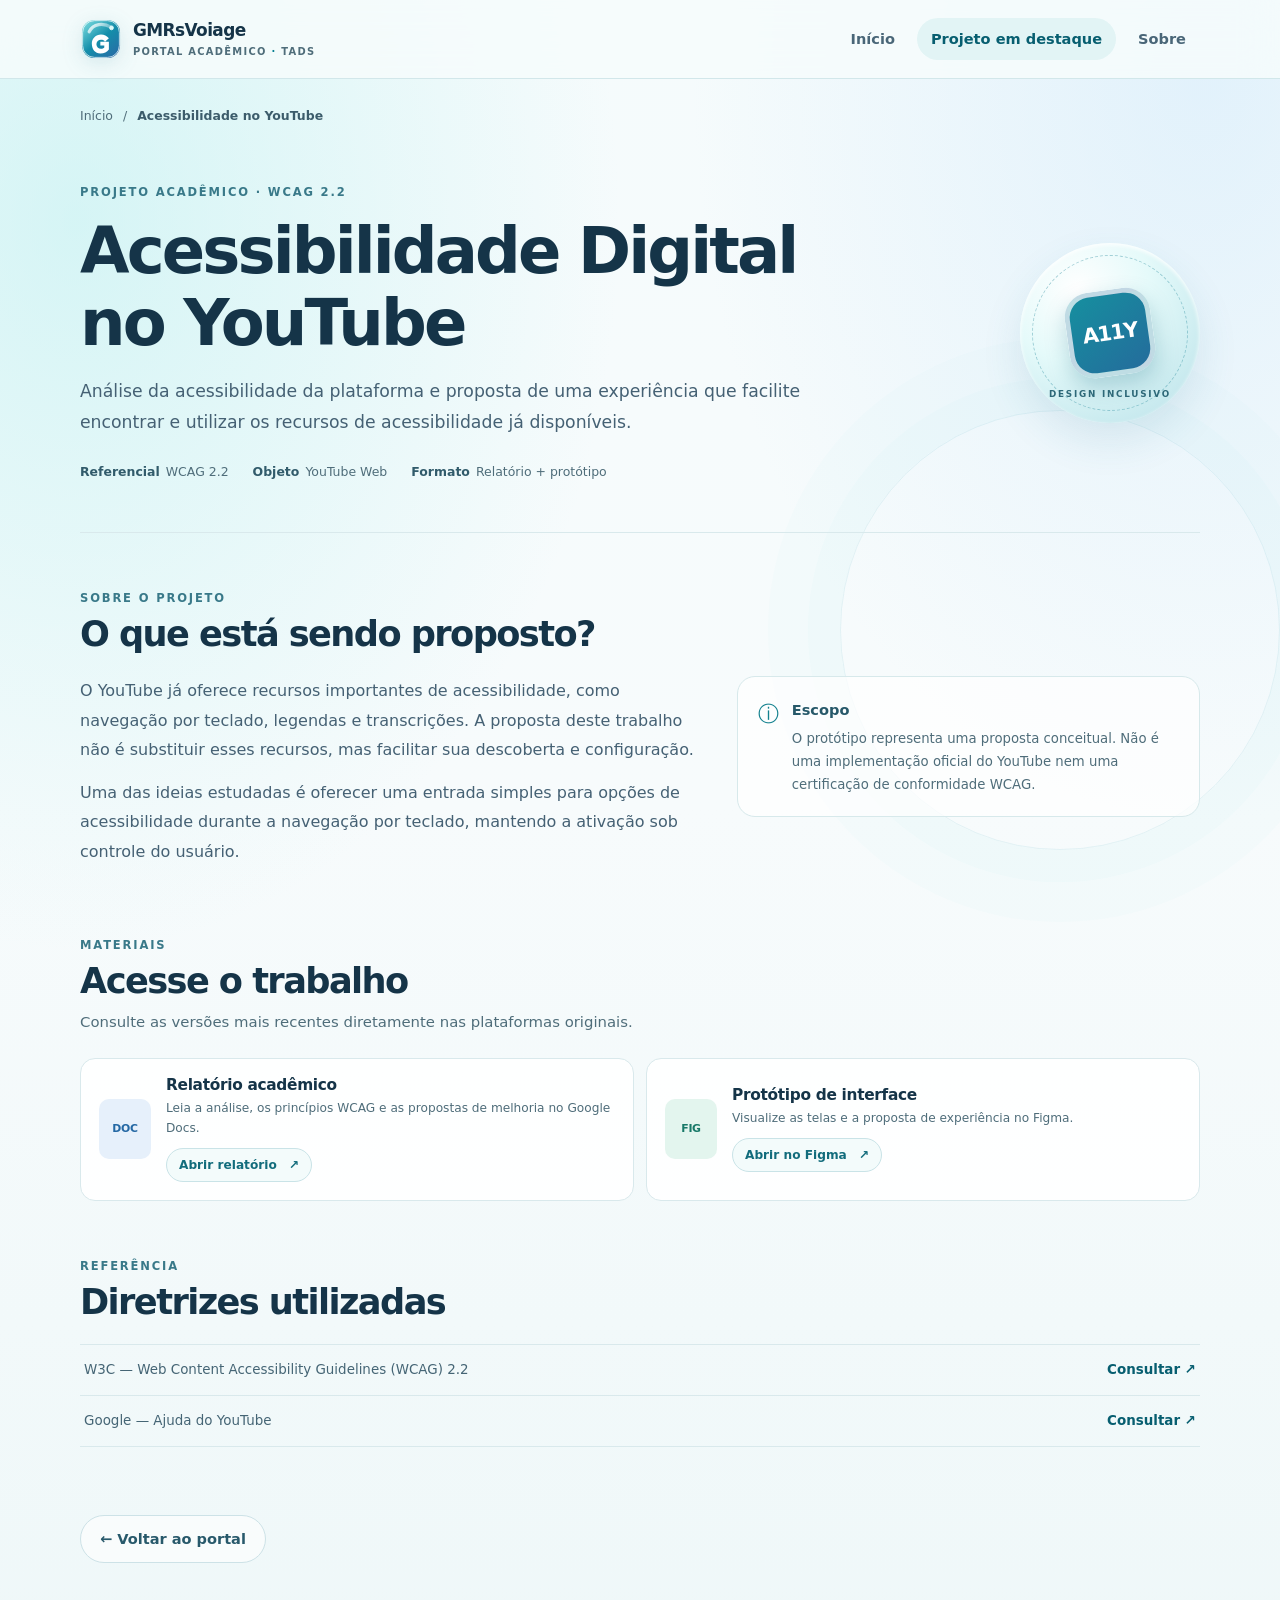
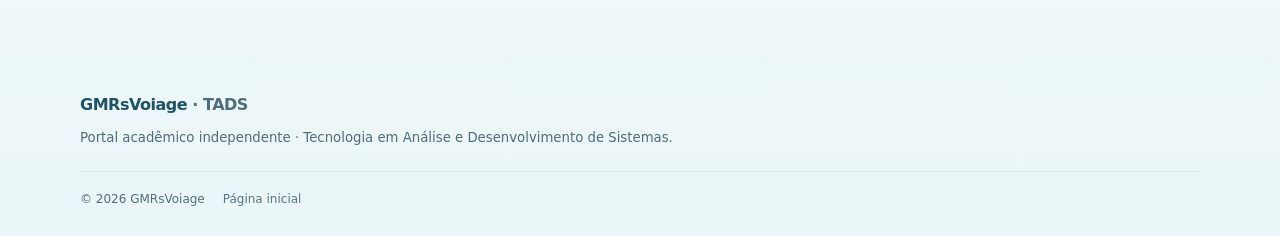
==== commit 4d3ab155: "Atualiza página do projeto com links oficiais do Docs e Figma" ====
--- a/trabalhos/acessibilidade-youtube/index.html
+++ b/trabalhos/acessibilidade-youtube/index.html
@@ -1,80 +1,17 @@
 <!doctype html>
-<html lang="pt-BR">
-<head>
-  <meta charset="utf-8">
-  <meta name="viewport" content="width=device-width, initial-scale=1">
-  <meta name="theme-color" content="#eaf7f8">
-  <meta property="og:type" content="website">
-  <meta property="og:site_name" content="GMRsVoiage · Portal Acadêmico TADS">
-  <meta name="description" content="Trabalho acadêmico sobre acessibilidade digital na plataforma YouTube, com análise qualitativa dos princípios WCAG 2.2, protótipo e downloads.">
-  <title>Acessibilidade Digital no YouTube · GMRsVoiage TADS</title>
-  <link rel="icon" href="/assets/img/favicon.svg" type="image/svg+xml">
-  <link rel="manifest" href="/manifest.webmanifest">
-  <link rel="stylesheet" href="/assets/css/site.css">
-  <script src="/assets/js/site.js" defer></script>
-</head>
-<body>
-  <a class="skip-link" href="#conteudo">Pular para o conteúdo</a>
-  <div class="ambient ambient-one" aria-hidden="true"></div>
-  <header class="site-header"><div class="container header-inner">
-    <a class="brand" href="/" aria-label="GMRsVoiage TADS — página inicial"><img src="/assets/img/brand-mark.svg" alt="" width="42" height="42"><span class="brand-copy"><strong>GMRsVoiage</strong><span>PORTAL ACADÊMICO <b>·</b> TADS</span></span></a>
-    <button class="menu-toggle" type="button" aria-expanded="false" aria-controls="primary-nav" aria-label="Abrir menu"><span></span><span></span><span></span></button>
-    <nav class="primary-nav" id="primary-nav" aria-label="Navegação principal"><a href="/">Início</a><a href="/trabalhos/" aria-current="page">Trabalhos</a><a href="/#sobre">Sobre o portal</a></nav>
-  </div></header>
-
-  <main id="conteudo" class="container page-main detail-main">
-    <nav class="breadcrumbs" aria-label="Você está aqui"><a href="/">Início</a><span aria-hidden="true">/</span><a href="/trabalhos/">Trabalhos</a><span aria-hidden="true">/</span><span aria-current="page">Acessibilidade no YouTube</span></nav>
-    <header class="detail-hero">
-      <div class="detail-title-wrap"><p class="eyebrow">PROJETO ACADÊMICO · ACESSIBILIDADE DIGITAL</p><h1>Acessibilidade Digital na plataforma YouTube</h1><p class="detail-lead">Avaliação exploratória da interface a partir das Diretrizes de Acessibilidade para Conteúdo Web (WCAG) 2.2 e proposta de melhorias visuais e técnicas.</p>
-        <div class="detail-facts"><span><b>Referencial</b> WCAG 2.2</span><span><b>Objeto de análise</b> YouTube Web</span><span><b>Atividade</b> 06/11/2026</span></div>
-      </div>
-      <div class="detail-mark" aria-hidden="true"><span class="detail-mark-ring"></span><span class="detail-mark-inner">A11Y</span><span class="detail-mark-caption">DESIGN INCLUSIVO</span></div>
-    </header>
-
-    <section class="detail-section" aria-labelledby="about-project-title">
-      <div class="section-heading compact-heading"><div><p class="eyebrow">VISÃO GERAL</p><h2 id="about-project-title">Sobre o trabalho</h2></div></div>
-      <div class="overview-grid"><div class="overview-copy"><p>O trabalho discute como os quatro princípios da WCAG podem orientar a avaliação e a melhoria de uma interface digital utilizada para assistir e compartilhar vídeos.</p><p>O estudo considera aspectos relacionados à percepção das informações, operação por diferentes meios, compreensão da interface e compatibilidade com tecnologias assistivas.</p></div><div class="overview-note"><span class="note-icon" aria-hidden="true">ⓘ</span><div><strong>Nota metodológica</strong><p>O material disponibilizado é uma análise qualitativa e uma proposta de redesign. Ele não representa certificação de conformidade WCAG. Observações práticas devem ser confirmadas em testes reais e documentadas pelo responsável.</p></div></div></div>
-    </section>
-
-    <section class="detail-section" aria-labelledby="wcag-title">
-      <div class="section-heading compact-heading"><div><p class="eyebrow">REFERENCIAL</p><h2 id="wcag-title">Os quatro princípios WCAG</h2></div></div>
-      <div class="wcag-grid">
-        <article class="wcag-card"><span class="wcag-number">01</span><div class="wcag-icon" aria-hidden="true">◉</div><h3>Perceptível</h3><p>Informações e componentes devem ser apresentados de formas que as pessoas consigam perceber.</p><span class="wcag-example">Contraste · Legendas · Texto alternativo</span></article>
-        <article class="wcag-card"><span class="wcag-number">02</span><div class="wcag-icon" aria-hidden="true">⌨</div><h3>Operável</h3><p>Controles e navegação devem funcionar com diferentes formas de interação, inclusive teclado.</p><span class="wcag-example">Foco visível · Teclado · Alvos</span></article>
-        <article class="wcag-card"><span class="wcag-number">03</span><div class="wcag-icon" aria-hidden="true">☷</div><h3>Compreensível</h3><p>Informações e operações devem ser claras, previsíveis e fáceis de entender.</p><span class="wcag-example">Rótulos · Instruções · Consistência</span></article>
-        <article class="wcag-card"><span class="wcag-number">04</span><div class="wcag-icon" aria-hidden="true">⌘</div><h3>Robusto</h3><p>O conteúdo deve ser interpretável por diferentes navegadores e tecnologias assistivas.</p><span class="wcag-example">HTML semântico · Nome acessível</span></article>
-      </div>
-    </section>
-
-    <section class="detail-section" aria-labelledby="prototype-title">
-      <div class="section-heading compact-heading"><div><p class="eyebrow">PROPOSTA DE REDESIGN</p><h2 id="prototype-title">Protótipo de interface</h2><p class="section-intro">Duas telas demonstram como algumas melhorias podem ser organizadas em uma interface de vídeo.</p></div></div>
-      <div class="prototype-grid">
-        <figure class="prototype-figure"><a href="/arquivos/acessibilidade-youtube/01_homepage_acessivel.svg" target="_blank" rel="noopener"><img src="/assets/img/yt-homepage-preview.png" alt="Protótipo da página inicial com pesquisa identificada, navegação lateral e cartões de vídeos"></a><figcaption><strong>Tela 1 — Página inicial</strong><span>Pesquisa identificada, hierarquia visual e navegação mais clara.</span><a href="/arquivos/acessibilidade-youtube/01_homepage_acessivel.svg" target="_blank" rel="noopener">Abrir SVG <span aria-hidden="true">↗</span></a></figcaption></figure>
-        <figure class="prototype-figure"><a href="/arquivos/acessibilidade-youtube/02_reprodutor_acessivel.svg" target="_blank" rel="noopener"><img src="/assets/img/yt-player-preview.png" alt="Protótipo do reprodutor com controles, legendas, configurações e área de transcrição"></a><figcaption><strong>Tela 2 — Reprodução de vídeo</strong><span>Controles identificados, legendas e acesso à transcrição.</span><a href="/arquivos/acessibilidade-youtube/02_reprodutor_acessivel.svg" target="_blank" rel="noopener">Abrir SVG <span aria-hidden="true">↗</span></a></figcaption></figure>
-      </div>
-    </section>
-
-    <section class="detail-section download-section" aria-labelledby="downloads-title">
-      <div class="section-heading compact-heading"><div><p class="eyebrow">ARQUIVOS DO PROJETO</p><h2 id="downloads-title">Materiais para download</h2><p class="section-intro">Baixe os documentos e os arquivos do protótipo.</p></div></div>
-      <div class="download-grid">
-        <article class="download-card"><span class="file-icon pdf-icon" aria-hidden="true">PDF</span><div class="download-info"><h3>Relatório em PDF</h3><p>Documento para leitura e impressão.</p><a class="button button-download" href="/arquivos/acessibilidade-youtube/Relatorio_Acessibilidade_YouTube_WCAG22.pdf" download>Baixar PDF <span aria-hidden="true">↓</span></a></div></article>
-        <article class="download-card"><span class="file-icon doc-icon" aria-hidden="true">DOCX</span><div class="download-info"><h3>Relatório editável</h3><p>Versão para revisão e edição.</p><a class="button button-download" href="/arquivos/acessibilidade-youtube/Relatorio_Acessibilidade_YouTube_WCAG22.docx" download>Baixar DOCX <span aria-hidden="true">↓</span></a></div></article>
-        <article class="download-card"><span class="file-icon zip-icon" aria-hidden="true">ZIP</span><div class="download-info"><h3>Pacote do protótipo</h3><p>Arquivos para importar no Figma.</p><a class="button button-download" href="/arquivos/acessibilidade-youtube/Prototipo_YouTube_Acessivel_Figma.zip" download>Baixar ZIP <span aria-hidden="true">↓</span></a></div></article>
-        <article class="download-card"><span class="file-icon svg-icon" aria-hidden="true">SVG</span><div class="download-info"><h3>Telas vetoriais</h3><p>Arquivos individuais editáveis.</p><div class="inline-downloads"><a href="/arquivos/acessibilidade-youtube/01_homepage_acessivel.svg" download>Tela inicial</a><a href="/arquivos/acessibilidade-youtube/02_reprodutor_acessivel.svg" download>Reprodutor</a></div></div></article>
-      </div>
-    </section>
-
-    <section class="detail-section references-section" aria-labelledby="references-title">
-      <div class="section-heading compact-heading"><div><p class="eyebrow">CONSULTA</p><h2 id="references-title">Referências</h2></div></div>
-      <ul class="reference-list">
-        <li><span>W3C — Web Content Accessibility Guidelines (WCAG) 2.2</span><a href="https://www.w3.org/TR/WCAG22/" target="_blank" rel="noopener noreferrer">Consultar <span aria-hidden="true">↗</span></a></li>
-        <li><span>W3C — Understanding the Four Principles of Accessibility</span><a href="https://www.w3.org/WAI/WCAG22/Understanding/intro" target="_blank" rel="noopener noreferrer">Consultar <span aria-hidden="true">↗</span></a></li>
-        <li><span>Google — Ajuda do YouTube</span><a href="https://support.google.com/youtube/" target="_blank" rel="noopener noreferrer">Consultar <span aria-hidden="true">↗</span></a></li>
-      </ul>
-    </section>
-    <div class="back-row"><a class="button button-quiet" href="/trabalhos/">← Voltar para trabalhos</a></div>
-  </main>
-
-  <footer class="site-footer"><div class="container footer-inner"><a class="footer-brand" href="/">GMRsVoiage <span>· TADS</span></a><p>Portal acadêmico independente. Conteúdo desenvolvido para fins educacionais.</p><div class="footer-bottom"><span>© <span data-current-year>2026</span> GMRsVoiage</span><a href="/trabalhos/">Todos os trabalhos</a><a href="https://github.com/gmrsvoiage" target="_blank" rel="noopener noreferrer">GitHub <span class="external-indicator" aria-hidden="true">↗</span></a></div></div></footer>
-</body>
-</html>
+<html lang="pt-BR"><head><meta charset="utf-8"><meta name="viewport" content="width=device-width, initial-scale=1"><meta name="theme-color" content="#eaf7f8">
+<meta name="description" content="Projeto acadêmico: análise de acessibilidade do YouTube e proposta de melhoria baseada na WCAG 2.2.">
+<title>Acessibilidade no YouTube · Portal Acadêmico TADS</title><link rel="icon" href="/assets/img/favicon.svg" type="image/svg+xml"><link rel="stylesheet" href="/assets/css/site.css"><script src="/assets/js/site.js" defer></script></head><body>
+<a class="skip-link" href="#conteudo">Pular para o conteúdo</a><div class="ambient ambient-one" aria-hidden="true"></div>
+<header class="site-header"><div class="container header-inner"><a class="brand" href="/" aria-label="Portal acadêmico TADS — início"><img src="/assets/img/brand-mark.svg" alt="" width="42" height="42"><span class="brand-copy"><strong>GMRsVoiage</strong><span>PORTAL ACADÊMICO <b>·</b> TADS</span></span></a><nav class="primary-nav" aria-label="Navegação principal"><a href="/">Início</a><a href="/#projeto" aria-current="page">Projeto em destaque</a><a href="/#sobre">Sobre</a></nav></div></header>
+<main id="conteudo" class="container page-main detail-main"><nav class="breadcrumbs" aria-label="Você está aqui"><a href="/">Início</a><span aria-hidden="true">/</span><span aria-current="page">Acessibilidade no YouTube</span></nav>
+<header class="detail-hero"><div class="detail-title-wrap"><p class="eyebrow">PROJETO ACADÊMICO · WCAG 2.2</p><h1>Acessibilidade Digital no YouTube</h1><p class="detail-lead">Análise da acessibilidade da plataforma e proposta de uma experiência que facilite encontrar e utilizar os recursos de acessibilidade já disponíveis.</p><div class="detail-facts"><span><b>Referencial</b> WCAG 2.2</span><span><b>Objeto</b> YouTube Web</span><span><b>Formato</b> Relatório + protótipo</span></div></div><div class="detail-mark" aria-hidden="true"><span class="detail-mark-ring"></span><span class="detail-mark-inner">A11Y</span><span class="detail-mark-caption">DESIGN INCLUSIVO</span></div></header>
+<section class="detail-section" aria-labelledby="summary-title"><div class="section-heading compact-heading"><div><p class="eyebrow">SOBRE O PROJETO</p><h2 id="summary-title">O que está sendo proposto?</h2></div></div>
+<div class="overview-grid"><div class="overview-copy"><p>O YouTube já oferece recursos importantes de acessibilidade, como navegação por teclado, legendas e transcrições. A proposta deste trabalho não é substituir esses recursos, mas facilitar sua descoberta e configuração.</p><p>Uma das ideias estudadas é oferecer uma entrada simples para opções de acessibilidade durante a navegação por teclado, mantendo a ativação sob controle do usuário.</p></div><div class="overview-note"><span class="note-icon" aria-hidden="true">ⓘ</span><div><strong>Escopo</strong><p>O protótipo representa uma proposta conceitual. Não é uma implementação oficial do YouTube nem uma certificação de conformidade WCAG.</p></div></div></div></section>
+<section class="detail-section" aria-labelledby="links-title"><div class="section-heading compact-heading"><div><p class="eyebrow">MATERIAIS</p><h2 id="links-title">Acesse o trabalho</h2><p class="section-intro">Consulte as versões mais recentes diretamente nas plataformas originais.</p></div></div>
+<div class="download-grid"><article class="download-card"><span class="file-icon doc-icon" aria-hidden="true">DOC</span><div class="download-info"><h3>Relatório acadêmico</h3><p>Leia a análise, os princípios WCAG e as propostas de melhoria no Google Docs.</p><a class="button button-download" href="https://docs.google.com/document/d/16NpGdLkzrZ1KpftF65mJRgsCbYsUe9LC/edit" target="_blank" rel="noopener noreferrer">Abrir relatório <span aria-hidden="true">↗</span></a></div></article>
+<article class="download-card"><span class="file-icon svg-icon" aria-hidden="true">FIG</span><div class="download-info"><h3>Protótipo de interface</h3><p>Visualize as telas e a proposta de experiência no Figma.</p><a class="button button-download" href="https://www.figma.com/design/rakxZikbZr4JgRES6a4IME/Figmas?node-id=0-1" target="_blank" rel="noopener noreferrer">Abrir no Figma <span aria-hidden="true">↗</span></a></div></article></div></section>
+<section class="detail-section references-section" aria-labelledby="references-title"><div class="section-heading compact-heading"><div><p class="eyebrow">REFERÊNCIA</p><h2 id="references-title">Diretrizes utilizadas</h2></div></div><ul class="reference-list"><li><span>W3C — Web Content Accessibility Guidelines (WCAG) 2.2</span><a href="https://www.w3.org/TR/WCAG22/" target="_blank" rel="noopener noreferrer">Consultar ↗</a></li><li><span>Google — Ajuda do YouTube</span><a href="https://support.google.com/youtube/" target="_blank" rel="noopener noreferrer">Consultar ↗</a></li></ul></section>
+<div class="back-row"><a class="button button-quiet" href="/">← Voltar ao portal</a></div></main>
+<footer class="site-footer"><div class="container footer-inner"><a class="footer-brand" href="/">GMRsVoiage <span>· TADS</span></a><p>Portal acadêmico independente · Tecnologia em Análise e Desenvolvimento de Sistemas.</p><div class="footer-bottom"><span>© <span data-current-year>2026</span> GMRsVoiage</span><a href="/">Página inicial</a></div></div></footer>
+</body></html>
